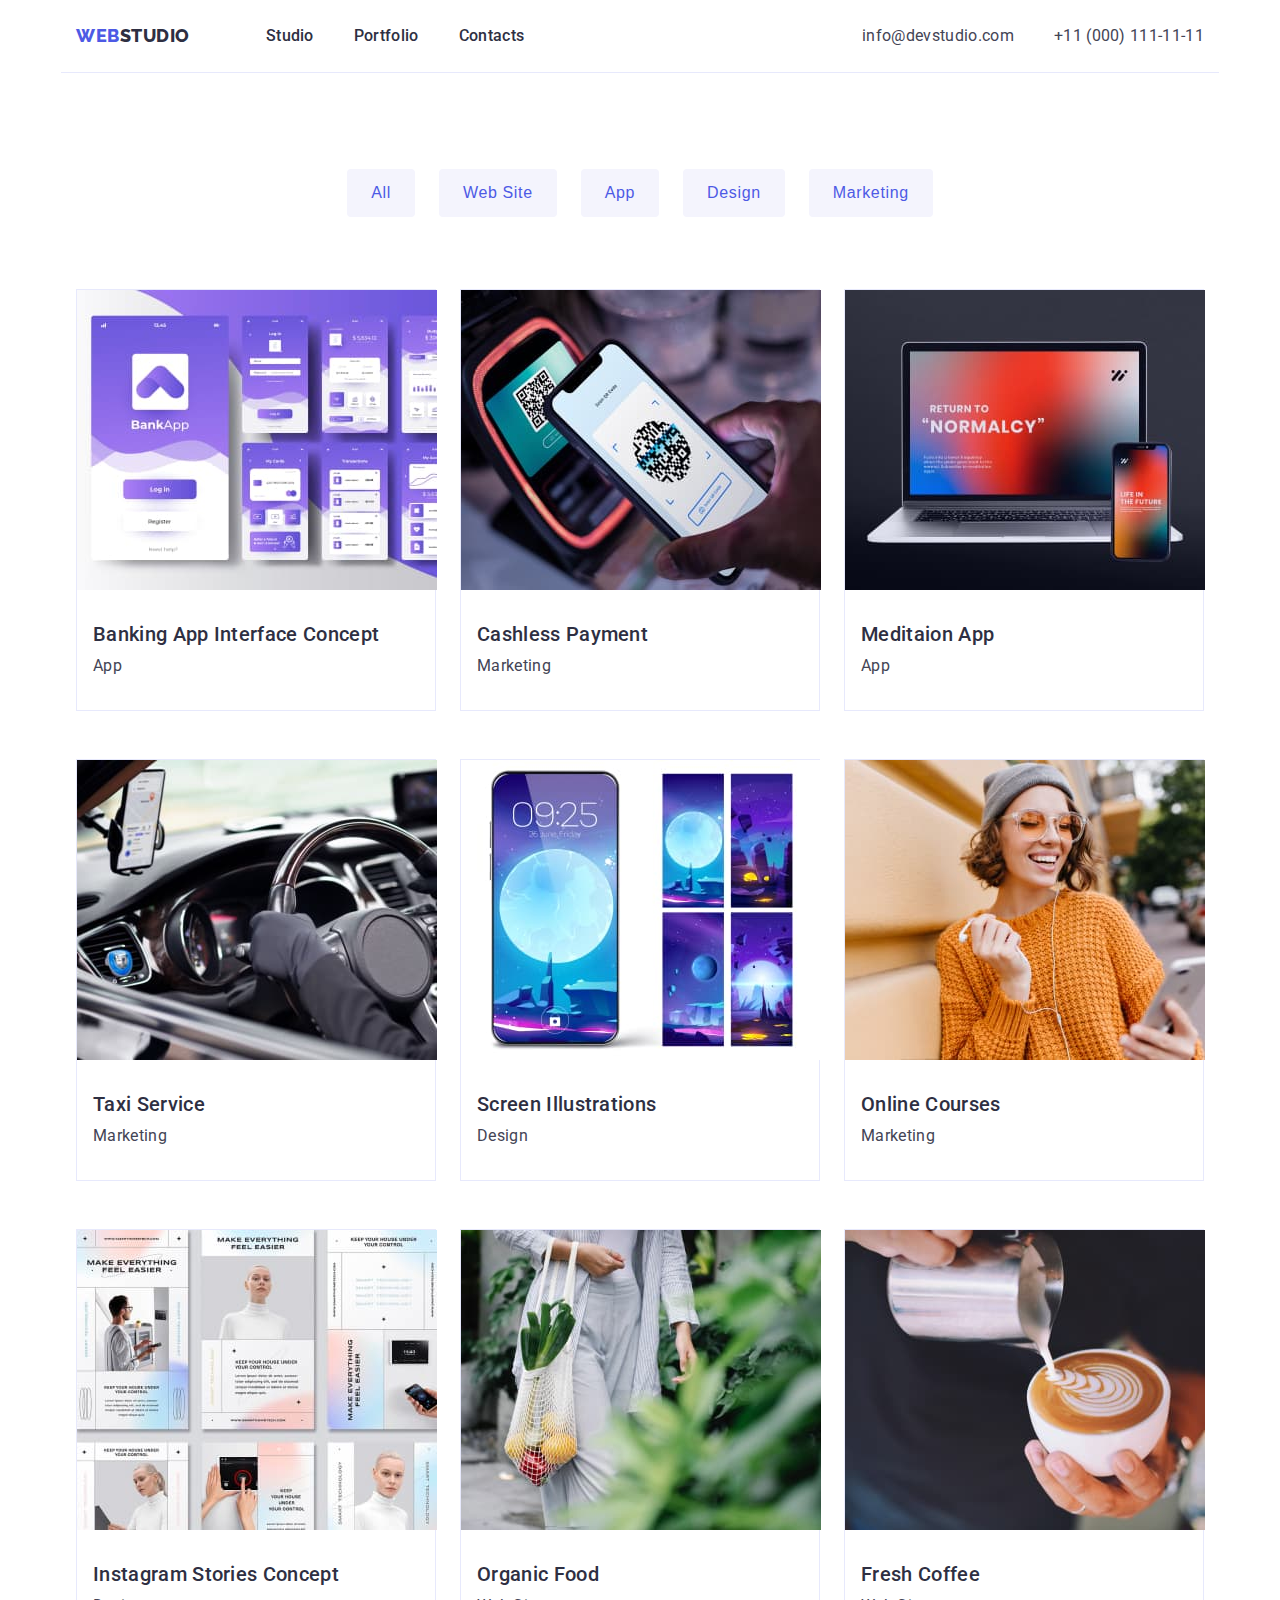
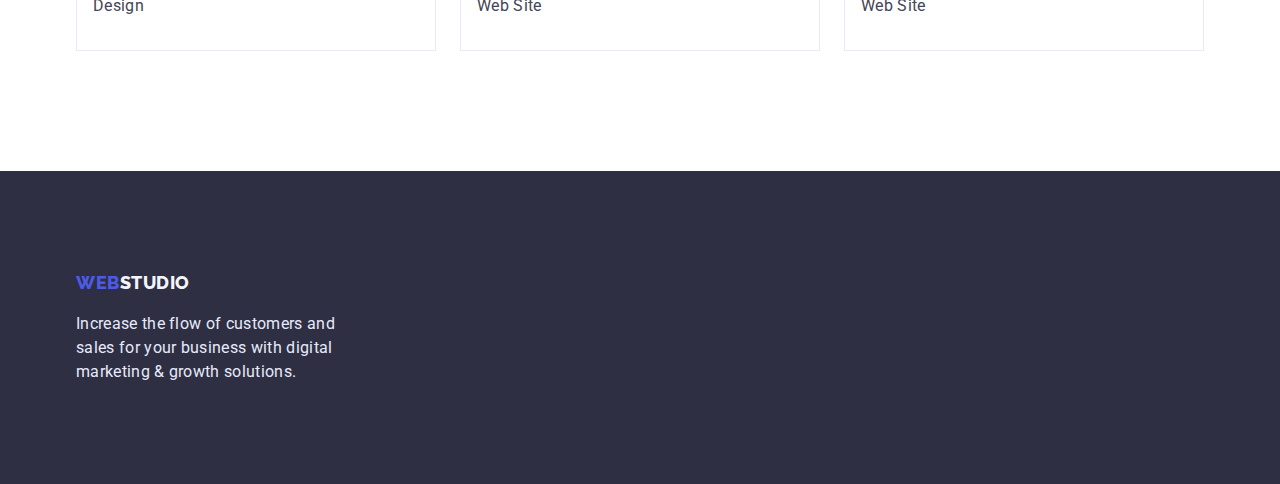
==== portfolio.html @ ce6a7df9 "Initial commit" ====
<!DOCTYPE html>
<html lang="en">
  <head>
    <meta charset="UTF-8" />
    <meta http-equiv="X-UA-Compatible" content="IE=edge" />
    <meta name="viewport" content="width=device-width, initial-scale=1.0" />
    <title>Portfolio</title>
    <link
      href="https://fonts.googleapis.com/css2?family=Raleway:wght@800&family=Roboto:wght@400;500;700;900&display=swap"
      rel="stylesheet"
    />
      <link
    rel="stylesheet"
    href="https://cdnjs.cloudflare.com/ajax/libs/modern-normalize/1.0.0/modern-normalize.min.css"
  />
    <link rel="stylesheet" href="./css/styles.css" />
  </head>
  <body>
    <!-- Header -->
    <header class="page-header container">
      <nav class="nav-list">
        <a class="logo link" href="./index.html"
          >Web<span class="header-logo">Studio</span></a
        >
        <ul class="menu list">
          <li><a class="nav-link link" href="./index.html">Studio</a></li>
          <li>
            <a class="nav-link link" href="./portfolio.html">Portfolio</a>
          </li>
          <li><a class="nav-link link" href="">Contacts</a></li>
        </ul>
      </nav>
      <address>
        <ul class="address-list list">
          <li class="address-item">
            <a class="address-link link" href="mailto:info@devstudio.com"
              >info@devstudio.com</a
            >
          </li>
          <li class="address-item">
            <a class="address-link link" href="tel:+110001111111"
              >+11 (000) 111-11-11</a
            >
          </li>
        </ul>
      </address>
    </header>
    <main>
      <section class="portfolio-section">
        <div class="container">
        <h1 class="visually-hidden">Portfolio</h1>
        <ul class="filters-list list">
          <li><button class="filters-btn btn" type="button">All</button></li>
          <li>
            <button class="filters-btn btn" type="button">Web Site</button>
          </li>
          <li><button class="filters-btn btn" type="button">App</button></li>
          <li><button class="filters-btn btn" type="button">Design</button></li>
          <li>
            <button class="filters-btn btn" type="button">Marketing</button>
          </li>
        </ul>
        <ul class="portfolio-list list">
          <li class="portfolio-item">
            <a class="link" href="">
              <img
                src="./images/portfolio/banking.jpg"
                alt="Banking App Interface Concept"
                width="360"
              />
              <div class="portfolio-card-desc">
                <h2 class="portfolio-title link">
                  Banking App Interface Concept
                </h2>
                <p class="portfolio-text link">App</p>
              </div>
            </a>
          </li>
          <li class="portfolio-item">
            <a class="link" href=""
              ><img
                src="./images/portfolio/cashless.jpg"
                alt="Cashless Payment"
                width="360"
              />
              <div class="portfolio-card-desc">
                <h2 class="portfolio-title link">Cashless Payment</h2>
                <p class="portfolio-text link">Marketing</p>
              </div>
            </a>
          </li>
          <li class="portfolio-item">
            <a class="link" href=""
              ><img
                src="./images/portfolio/meditation.jpg"
                alt="Meditaion App"
                width="360"
              />
              <div class="portfolio-card-desc">
                <h2 class="portfolio-title link">Meditaion App</h2>
                <p class="portfolio-text link">App</p>
              </div>
            </a>
          </li>
          <li class="portfolio-item">
            <a class="link" href=""
              ><img
                src="./images/portfolio/taxi.jpg"
                alt="Taxi Service"
                width="360"
              />
              <div class="portfolio-card-desc">
                <h2 class="portfolio-title link">Taxi Service</h2>
                <p class="portfolio-text link">Marketing</p>
              </div>
            </a>
          </li>
          <li class="portfolio-item">
            <a class="link" href=""
              ><img
                src="./images/portfolio/illustratios.jpg"
                alt="Screen Illustrations"
                width="360"
              />
              <div class="portfolio-card-desc">
                <h2 class="portfolio-title link">Screen Illustrations</h2>
                <p class="portfolio-text link">Design</p>
              </div>
            </a>
          </li>
          <li class="portfolio-item">
            <a class="link" href=""
              ><img
                src="./images/portfolio/courses.jpg"
                alt="Online Courses"
                width="360"
              />
              <div class="portfolio-card-desc">
                <h2 class="portfolio-title link">Online Courses</h2>
                <p class="portfolio-text link">Marketing</p>
              </div>
            </a>
          </li>
          <li class="portfolio-item">
            <a class="link" href=""
              ><img
                src="./images/portfolio/instagram.jpg"
                alt="Instagram Stories Concept"
                width="360"
              />
              <div class="portfolio-card-desc">
                <h2 class="portfolio-title link">Instagram Stories Concept</h2>
                <p class="portfolio-text link">Design</p>
              </div>
            </a>
          </li>
          <li class="portfolio-item">
            <a class="link" href=""
              ><img
                src="./images/portfolio/food.jpg"
                alt="Organic Food"
                width="360"
              />
              <div class="portfolio-card-desc">
                <h2 class="portfolio-title link">Organic Food</h2>
                <p class="portfolio-text link">Web Site</p>
              </div>
            </a>
          </li>
          <li class="portfolio-item">
            <a class="link" href=""
              ><img
                src="./images/portfolio/coffee.jpg"
                alt="Fresh Coffee"
                width="360"
              />
              <div class="portfolio-card-desc">
                <h2 class="portfolio-title">Fresh Coffee</h2>
                <p class="portfolio-text">Web Site</p>
              </div>
            </a>
          </li>
        </ul>
        </div>
      </section>
    </main>
    <!-- Footer -->
    <footer class="footer-section">
      <div class="container">
        <a class="logo link" href="./index.html"
          >Web<span class="logo-footer">Studio</span></a
        >
        <p class="footer-text">
          Increase the flow of customers and sales for your business with
          digital marketing &amp; growth solutions.
        </p>
      </div>
    </footer>
  </body>
</html>
---- css/styles.css ----
:root {
  --color-primary-brand: #4D5AE5;
  --color-pressed-state: #404BBF;
  --color-dark: #2E2F42;
  --color-success: #31D0AA;
  --color-text: #434455;
  --color-subtle-text: #8E8F99;
  --color-accent: #E7E9FC;
  --color-light: #F4F4FD;
  --color-modal-overlay: #2E2F42;
  --color-hero-background: #2E2F42;
  --color-white: #FFFFFF;
  --card-gap: 24px;
}

h1,
h2,
h3,
h4,
h5,
h6,
p,
ul {
  margin: 0;
  padding: 0;
}

.link {
  text-decoration: none;
}

.list {
  list-style: none;
}

img {
  display: block;
}

body {
  font-family: roboto, sans-serif;
  font-weight: 400;
  font-size: 16px;
  line-height: 1.5;
  letter-spacing: 0.02em;
  color: var(--color-text);
  background-color: var(--color-white);
}

.container {
  max-width: 1158px;
  margin-left: auto;
  margin-right: auto;
  padding-left: 15px;
  padding-right: 15px;
}

.visually-hidden {
  position: absolute;
  white-space: nowrap;
  width: 1px;
  height: 1px;
  overflow: hidden;
  border: 0;
  padding: 0;
  clip: rect(0, 0, 0, 0);
  clip-path: inset(50%);
  margin: -1px;
}

.logo {
  font-family: Raleway, sans-serif;
  font-weight: 800;
  font-size: 18px;
  line-height: 1.33;
  letter-spacing: 0.03em;
  color: var(--color-primary-brand);
  text-transform: uppercase;
}

.btn {
  font-family: Roboro, sans-serif;
  font-weight: 500;
  font-size: 16px;
  line-height: 1.5;
  letter-spacing: 0.04em;
  cursor: pointer;
  border: none;
}

.section-title {
  font-size: 36px;
  line-height: 1.11;
  text-align: center;
  text-transform: capitalize;
  margin-bottom: 72px;
}

.features-title,
.team-title,
.portfolio-title {
  font-weight: 500;
  font-size: 20px;
  line-height: 1.2;
  color: var(--color-dark);
}


/* Header */
.page-header {
  display: flex;
  justify-content: space-between;
  padding-top: 24px;
  padding-bottom: 24px;
  border-bottom: 1px solid var(--color-accent);
}

.header-logo {
  color: var(--color-dark);
  margin-right: 76px;
}

.nav-list {
  display: flex;
}

.menu {
  display: flex;
  gap: 40px;
}

.nav-link {
  font-weight: 500;
  color: var(--color-dark);
}

.nav-link:hover,
.nav-link:focus {
  color: var(--color-pressed-state);
}

.address-list {
  display: flex;
  gap: 40px
}

.address-link {
  color: var(--color-text);
  font-style: normal;
  margin-left: auto;
}

.address-link:hover,
.address-link:focus {
  color: var(--color-pressed-state);
}

/* Hero-section */
.hero-section {
  background-color: var(--color-hero-background);
  text-align: center;

  padding-top: 188px;
  padding-bottom: 188px;
}

.hero-section>.container {
  max-width: 530px;
}

.hero-title {
  font-size: 56px;
  line-height: 1.07;
  letter-spacing: 0.02em;
  color: var(--color-white);

  margin-bottom: 48px;
}

.hero-btn {
  background: var(--color-primary-brand);
  box-shadow: 0px 4px 4px rgba(0, 0, 0, 0.15);
  border-radius: 4px;
  color: var(--color-white);

  padding: 16px 32px;
}

.hero-btn:hover,
.hero-btn:focus {
  background-color: var(--color-pressed-state);
}

/* Features */
.features-section {
  padding-top: 120px;
  padding-bottom: 120px;
}

.features-list {
  display: flex;
  gap: 24px;
}

.features-title {
  margin-bottom: 8px;
}

/* Services */
.services-section {
  padding-bottom: 120px;
}

.services-list {
  display: flex;
  gap: 24px;
  flex-wrap: wrap;
}

.services-item {
  max-width: 360px;
  background: linear-gradient(0deg, rgba(77, 90, 229, 0.1), rgba(77, 90, 229, 0.1));
  border: 1px solid var(--color-accent);
}

/* Team */
.team-section {
  background-color: var(--color-light);
  padding-top: 120px;
  padding-bottom: 120px;
}

.team-list {
  display: flex;
  gap: 24px;
  flex-wrap: wrap;
}

.team-item {
  background: var(--color-white);
  box-shadow: 0px 1px 6px rgba(46, 47, 66, 0.08), 0px 1px 1px rgba(46, 47, 66, 0.16), 0px 2px 1px rgba(46, 47, 66, 0.08);
  border-radius: 0px 0px 4px 4px;
  text-align: center;
  flex-basis: calc(100%/4 - var(--card-gap));
}

.card-desc {
  padding-top: 32px;
  padding-bottom: 32px;
}

.team-title {
  margin-bottom: 8px;
}

/* Footer */
.footer-section {
  background-color: var(--color-hero-background);
  padding-top: 100px;
  padding-bottom: 100px;
}

.logo-footer {
  color: var(--color-light);
}

.footer-text {
  color: var(--color-accent);
  max-width: 264px;
  margin-top: 16px;
}


/* Portfolio */
.portfolio-section {
  padding-top: 96px;
  padding-bottom: 120px;
}

.filters-list {
  display: flex;
  gap: 24px;
  justify-content: center;
  margin-bottom: 72px;
}

.filters-btn {
  color: var(--color-primary-brand);
  background-color: var(--color-light);
  border: 1px solid #E7E9FC;
  border-radius: 4px;
  padding: 12px 24px;
  border: none;
}

.filters-btn:hover,
.filters-btn:focus {
  color: var(--color-white);
  background-color: var(--color-pressed-state);
  box-shadow: 0px 3px 1px rgba(0, 0, 0, 0.1),
    0px 2px 1px rgba(0, 0, 0, 0.08),
    0px 2px 2px rgba(0, 0, 0, 0.12);
  border-radius: 4px;
}

.portfolio-list {
  display: flex;
  row-gap: 48px;
  column-gap: 24px;
  flex-wrap: wrap;
}

.portfolio-card-desc {
  padding: 32px 16px;
}

.portfolio-title {
  margin-bottom: 8px;
}

.portfolio-text {
  color: var(--color-text);
}

.portfolio-item {
  max-width: 360px;
  border: 1px solid var(--color-accent);
  flex-basis: calc(100%/3 - var(--card-gap));
}
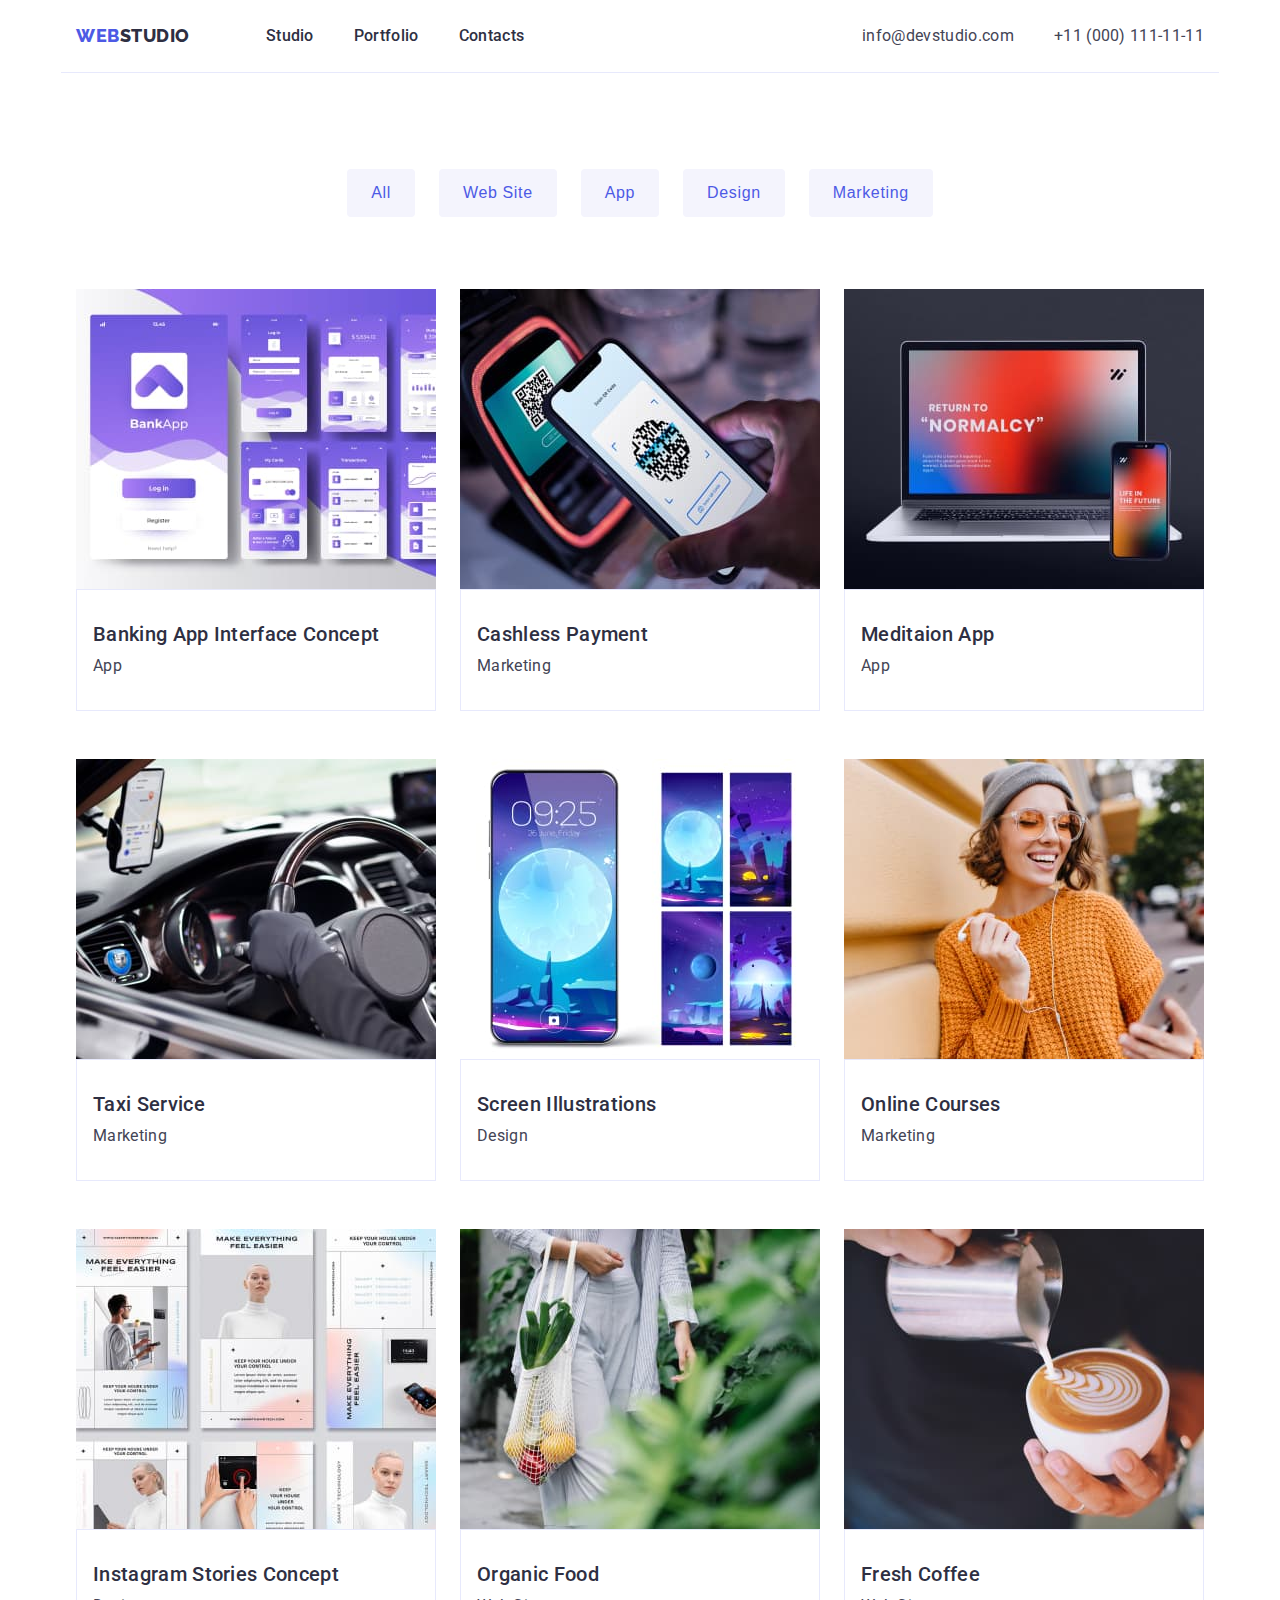
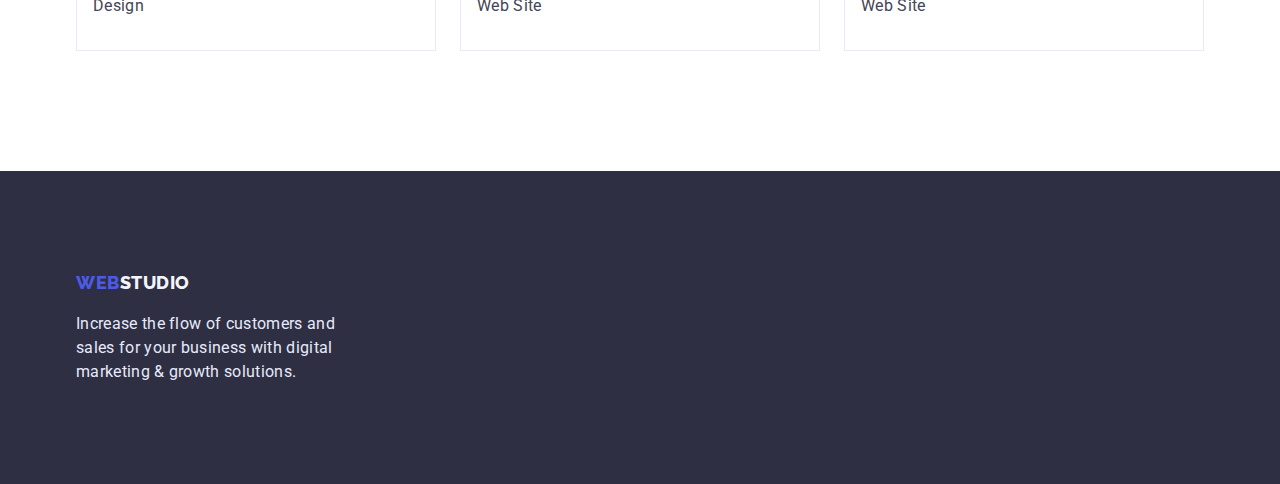
==== commit ada79527: "icon design, added background-image" ====
--- a/portfolio.html
+++ b/portfolio.html
@@ -62,7 +62,7 @@
         </ul>
         <ul class="portfolio-list list">
           <li class="portfolio-item">
-            <a class="link" href="">
+            <a class="portfolio-link link" href="">
               <img
                 src="./images/portfolio/banking.jpg"
                 alt="Banking App Interface Concept"
@@ -77,7 +77,7 @@
             </a>
           </li>
           <li class="portfolio-item">
-            <a class="link" href=""
+            <a class="portfolio-link link" href=""
               ><img
                 src="./images/portfolio/cashless.jpg"
                 alt="Cashless Payment"
@@ -90,7 +90,7 @@
             </a>
           </li>
           <li class="portfolio-item">
-            <a class="link" href=""
+            <a class="portfolio-link link" href=""
               ><img
                 src="./images/portfolio/meditation.jpg"
                 alt="Meditaion App"
@@ -103,7 +103,7 @@
             </a>
           </li>
           <li class="portfolio-item">
-            <a class="link" href=""
+            <a class="portfolio-link link" href=""
               ><img
                 src="./images/portfolio/taxi.jpg"
                 alt="Taxi Service"
@@ -116,7 +116,7 @@
             </a>
           </li>
           <li class="portfolio-item">
-            <a class="link" href=""
+            <a class="portfolio-link link" href=""
               ><img
                 src="./images/portfolio/illustratios.jpg"
                 alt="Screen Illustrations"
@@ -129,7 +129,7 @@
             </a>
           </li>
           <li class="portfolio-item">
-            <a class="link" href=""
+            <a class="portfolio-link link" href=""
               ><img
                 src="./images/portfolio/courses.jpg"
                 alt="Online Courses"
@@ -142,7 +142,7 @@
             </a>
           </li>
           <li class="portfolio-item">
-            <a class="link" href=""
+            <a class="portfolio-link link" href=""
               ><img
                 src="./images/portfolio/instagram.jpg"
                 alt="Instagram Stories Concept"
@@ -155,7 +155,7 @@
             </a>
           </li>
           <li class="portfolio-item">
-            <a class="link" href=""
+            <a class="portfolio-link link" href=""
               ><img
                 src="./images/portfolio/food.jpg"
                 alt="Organic Food"
@@ -168,7 +168,7 @@
             </a>
           </li>
           <li class="portfolio-item">
-            <a class="link" href=""
+            <a class="portfolio-link link" href=""
               ><img
                 src="./images/portfolio/coffee.jpg"
                 alt="Fresh Coffee"
--- a/css/styles.css
+++ b/css/styles.css
@@ -157,8 +157,11 @@
 
 /* Hero-section */
 .hero-section {
+  text-align: center;
+  background-image:  linear-gradient(rgba(46, 47, 66, 0.7), rgba(46, 47, 66, 0.7)), url(../images/bg.jpg);
+  background-repeat: no-repeat;
+  background-size: cover;
   background-color: var(--color-hero-background);
-  text-align: center;
 
   padding-top: 188px;
   padding-bottom: 188px;
@@ -206,6 +209,15 @@
   margin-bottom: 8px;
 }
 
+.features-icon-wrap{
+  background-color: var(--color-light);
+    border-radius: 4px;
+      width: 264px;
+        height: 112px;
+    margin-bottom: 8px;
+    padding: 24px 100px;
+}
+
 /* Services */
 .services-section {
   padding-bottom: 120px;
@@ -227,7 +239,7 @@
 .team-section {
   background-color: var(--color-light);
   padding-top: 120px;
-  padding-bottom: 120px;
+  padding-bottom: 110px;
 }
 
 .team-list {
@@ -245,12 +257,77 @@
 }
 
 .card-desc {
-  padding-top: 32px;
-  padding-bottom: 32px;
-}
+  padding: 32px 16px;
+ }
 
 .team-title {
   margin-bottom: 8px;
+}
+
+.team-text{
+  margin-bottom: 8px;
+}
+
+.social-media-list{
+  display: flex;
+  justify-content: center;
+  gap: 24px;
+}
+
+.social-media-link{
+  width: 40px;
+  height: 40px;
+  border-radius: 50%;
+  background-color: var(--color-primary-brand);
+  display: flex;
+  justify-content: center;
+  align-items: center;
+}
+
+.social-media-link:hover,
+.social-media-link:focus{
+  background-color: var(--color-pressed-state);
+}
+
+.social-media-icon{
+width: 16px;
+height: 16px;
+}
+
+/* Customers */
+
+.customers-section{
+  padding-top: 110px;
+  padding-bottom: 120px;
+}
+
+.customers-list{
+  display: flex;
+  justify-content: center;
+  gap: 24px;
+}
+
+.customers-link{
+  display: flex;
+  border: 1px solid var(--color-subtle-text);
+  border-radius: 4px;
+  padding: 16px 32px;
+}
+
+.customers-link:hover,
+.customers-link:focus {
+  border-color: var(--color-pressed-state);
+}
+
+.customers-logo{
+  width: 104px;
+  height: 56px;
+  fill: var(--color-subtle-text)
+}
+
+.customers-link:hover .customers-logo,
+.customers-link:focus .customers-logo {
+  fill: var(--color-pressed-state);
 }
 
 /* Footer */
@@ -260,6 +337,14 @@
   padding-bottom: 100px;
 }
 
+.footer-container{
+  display: flex;
+}
+
+.footer-left-side{
+  margin-right: 120px;
+}
+
 .logo-footer {
   color: var(--color-light);
 }
@@ -270,6 +355,27 @@
   margin-top: 16px;
 }
 
+.media-text{
+  margin-bottom: 16px;
+  font-weight: 500;
+       color: var(--color-white);
+}
+
+.footer-media-link{
+  background-color: rgba(255, 255, 255, 0.1);;
+}
+
+
+.footer-media-link:hover,
+.footer-media-link:focus{
+  background-color: var(--color-success);
+
+}
+
+.footer-media-icon{
+  width: 24px;
+  height: 24px;
+}
 
 /* Portfolio */
 .portfolio-section {
@@ -312,6 +418,7 @@
 
 .portfolio-card-desc {
   padding: 32px 16px;
+    border: 1px solid var(--color-accent);
 }
 
 .portfolio-title {
@@ -324,6 +431,13 @@
 
 .portfolio-item {
   max-width: 360px;
-  border: 1px solid var(--color-accent);
   flex-basis: calc(100%/3 - var(--card-gap));
-}+}
+
+.portfolio-link:hover .portfolio-card-desc,
+.portfolio-link:focus .portfolio-item{
+border: 1px solid #F4F4FD;
+  box-shadow: 0px 1px 6px rgba(46, 47, 66, 0.08), 0px 1px 1px rgba(46, 47, 66, 0.16), 0px 2px 1px rgba(46, 47, 66, 0.08);
+
+}
+
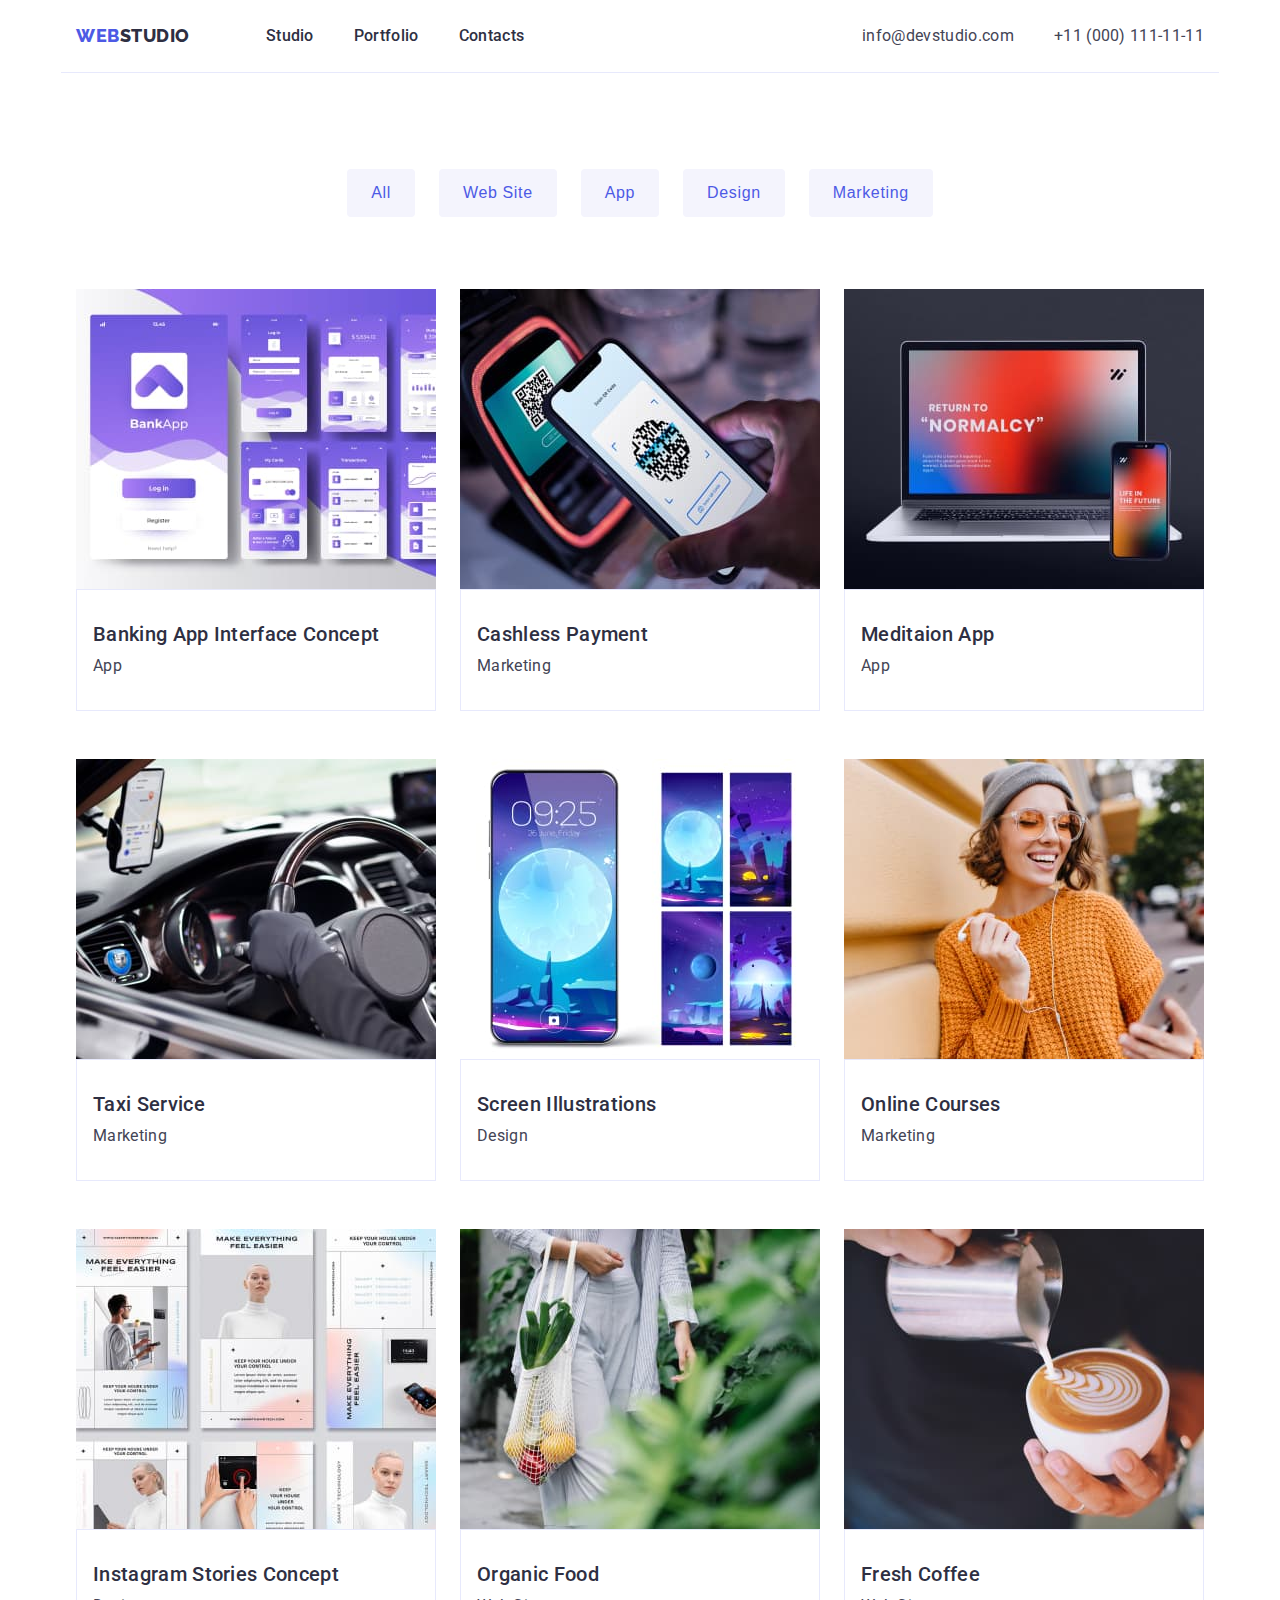
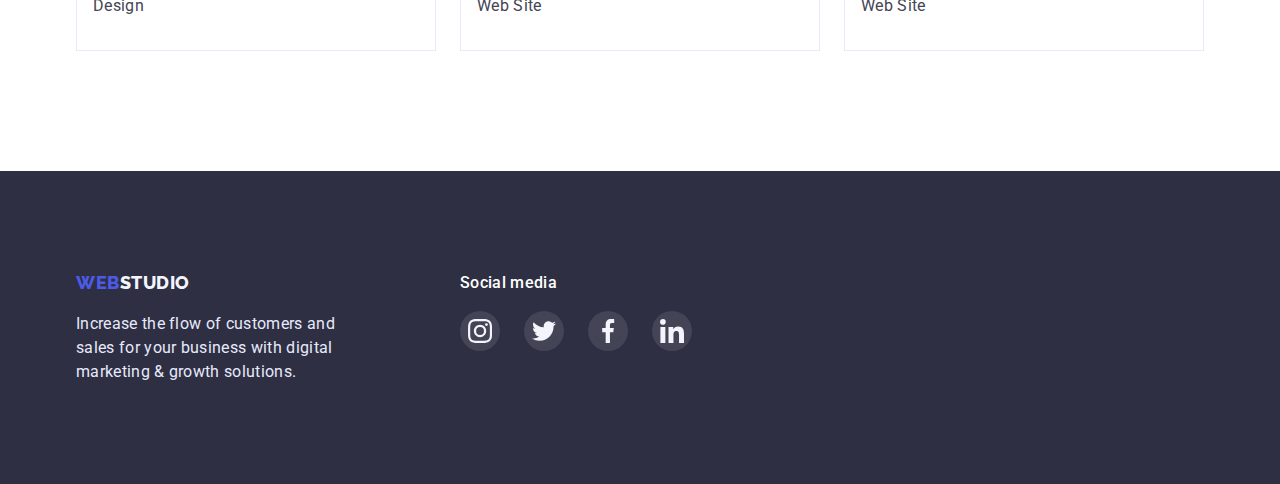
==== commit 3ea6e510: "added edits" ====
--- a/portfolio.html
+++ b/portfolio.html
@@ -9,10 +9,10 @@
       href="https://fonts.googleapis.com/css2?family=Raleway:wght@800&family=Roboto:wght@400;500;700;900&display=swap"
       rel="stylesheet"
     />
-      <link
-    rel="stylesheet"
-    href="https://cdnjs.cloudflare.com/ajax/libs/modern-normalize/1.0.0/modern-normalize.min.css"
-  />
+    <link
+      rel="stylesheet"
+      href="https://cdnjs.cloudflare.com/ajax/libs/modern-normalize/1.0.0/modern-normalize.min.css"
+    />
     <link rel="stylesheet" href="./css/styles.css" />
   </head>
   <body>
@@ -48,152 +48,193 @@
     <main>
       <section class="portfolio-section">
         <div class="container">
-        <h1 class="visually-hidden">Portfolio</h1>
-        <ul class="filters-list list">
-          <li><button class="filters-btn btn" type="button">All</button></li>
-          <li>
-            <button class="filters-btn btn" type="button">Web Site</button>
-          </li>
-          <li><button class="filters-btn btn" type="button">App</button></li>
-          <li><button class="filters-btn btn" type="button">Design</button></li>
-          <li>
-            <button class="filters-btn btn" type="button">Marketing</button>
-          </li>
-        </ul>
-        <ul class="portfolio-list list">
-          <li class="portfolio-item">
-            <a class="portfolio-link link" href="">
-              <img
-                src="./images/portfolio/banking.jpg"
-                alt="Banking App Interface Concept"
-                width="360"
-              />
-              <div class="portfolio-card-desc">
-                <h2 class="portfolio-title link">
-                  Banking App Interface Concept
-                </h2>
-                <p class="portfolio-text link">App</p>
-              </div>
-            </a>
-          </li>
-          <li class="portfolio-item">
-            <a class="portfolio-link link" href=""
-              ><img
-                src="./images/portfolio/cashless.jpg"
-                alt="Cashless Payment"
-                width="360"
-              />
-              <div class="portfolio-card-desc">
-                <h2 class="portfolio-title link">Cashless Payment</h2>
-                <p class="portfolio-text link">Marketing</p>
-              </div>
-            </a>
-          </li>
-          <li class="portfolio-item">
-            <a class="portfolio-link link" href=""
-              ><img
-                src="./images/portfolio/meditation.jpg"
-                alt="Meditaion App"
-                width="360"
-              />
-              <div class="portfolio-card-desc">
-                <h2 class="portfolio-title link">Meditaion App</h2>
-                <p class="portfolio-text link">App</p>
-              </div>
-            </a>
-          </li>
-          <li class="portfolio-item">
-            <a class="portfolio-link link" href=""
-              ><img
-                src="./images/portfolio/taxi.jpg"
-                alt="Taxi Service"
-                width="360"
-              />
-              <div class="portfolio-card-desc">
-                <h2 class="portfolio-title link">Taxi Service</h2>
-                <p class="portfolio-text link">Marketing</p>
-              </div>
-            </a>
-          </li>
-          <li class="portfolio-item">
-            <a class="portfolio-link link" href=""
-              ><img
-                src="./images/portfolio/illustratios.jpg"
-                alt="Screen Illustrations"
-                width="360"
-              />
-              <div class="portfolio-card-desc">
-                <h2 class="portfolio-title link">Screen Illustrations</h2>
-                <p class="portfolio-text link">Design</p>
-              </div>
-            </a>
-          </li>
-          <li class="portfolio-item">
-            <a class="portfolio-link link" href=""
-              ><img
-                src="./images/portfolio/courses.jpg"
-                alt="Online Courses"
-                width="360"
-              />
-              <div class="portfolio-card-desc">
-                <h2 class="portfolio-title link">Online Courses</h2>
-                <p class="portfolio-text link">Marketing</p>
-              </div>
-            </a>
-          </li>
-          <li class="portfolio-item">
-            <a class="portfolio-link link" href=""
-              ><img
-                src="./images/portfolio/instagram.jpg"
-                alt="Instagram Stories Concept"
-                width="360"
-              />
-              <div class="portfolio-card-desc">
-                <h2 class="portfolio-title link">Instagram Stories Concept</h2>
-                <p class="portfolio-text link">Design</p>
-              </div>
-            </a>
-          </li>
-          <li class="portfolio-item">
-            <a class="portfolio-link link" href=""
-              ><img
-                src="./images/portfolio/food.jpg"
-                alt="Organic Food"
-                width="360"
-              />
-              <div class="portfolio-card-desc">
-                <h2 class="portfolio-title link">Organic Food</h2>
-                <p class="portfolio-text link">Web Site</p>
-              </div>
-            </a>
-          </li>
-          <li class="portfolio-item">
-            <a class="portfolio-link link" href=""
-              ><img
-                src="./images/portfolio/coffee.jpg"
-                alt="Fresh Coffee"
-                width="360"
-              />
-              <div class="portfolio-card-desc">
-                <h2 class="portfolio-title">Fresh Coffee</h2>
-                <p class="portfolio-text">Web Site</p>
-              </div>
-            </a>
-          </li>
-        </ul>
+          <h1 class="visually-hidden">Portfolio</h1>
+          <ul class="filters-list list">
+            <li><button class="filters-btn btn" type="button">All</button></li>
+            <li>
+              <button class="filters-btn btn" type="button">Web Site</button>
+            </li>
+            <li><button class="filters-btn btn" type="button">App</button></li>
+            <li>
+              <button class="filters-btn btn" type="button">Design</button>
+            </li>
+            <li>
+              <button class="filters-btn btn" type="button">Marketing</button>
+            </li>
+          </ul>
+          <ul class="portfolio-list list">
+            <li class="portfolio-item">
+              <a class="portfolio-link link" href="">
+                <img
+                  src="./images/portfolio/banking.jpg"
+                  alt="Banking App Interface Concept"
+                  width="360"
+                />
+                <div class="portfolio-card-desc">
+                  <h2 class="portfolio-title link">
+                    Banking App Interface Concept
+                  </h2>
+                  <p class="portfolio-text link">App</p>
+                </div>
+              </a>
+            </li>
+            <li class="portfolio-item">
+              <a class="portfolio-link link" href=""
+                ><img
+                  src="./images/portfolio/cashless.jpg"
+                  alt="Cashless Payment"
+                  width="360"
+                />
+                <div class="portfolio-card-desc">
+                  <h2 class="portfolio-title link">Cashless Payment</h2>
+                  <p class="portfolio-text link">Marketing</p>
+                </div>
+              </a>
+            </li>
+            <li class="portfolio-item">
+              <a class="portfolio-link link" href=""
+                ><img
+                  src="./images/portfolio/meditation.jpg"
+                  alt="Meditaion App"
+                  width="360"
+                />
+                <div class="portfolio-card-desc">
+                  <h2 class="portfolio-title link">Meditaion App</h2>
+                  <p class="portfolio-text link">App</p>
+                </div>
+              </a>
+            </li>
+            <li class="portfolio-item">
+              <a class="portfolio-link link" href=""
+                ><img
+                  src="./images/portfolio/taxi.jpg"
+                  alt="Taxi Service"
+                  width="360"
+                />
+                <div class="portfolio-card-desc">
+                  <h2 class="portfolio-title link">Taxi Service</h2>
+                  <p class="portfolio-text link">Marketing</p>
+                </div>
+              </a>
+            </li>
+            <li class="portfolio-item">
+              <a class="portfolio-link link" href=""
+                ><img
+                  src="./images/portfolio/illustratios.jpg"
+                  alt="Screen Illustrations"
+                  width="360"
+                />
+                <div class="portfolio-card-desc">
+                  <h2 class="portfolio-title link">Screen Illustrations</h2>
+                  <p class="portfolio-text link">Design</p>
+                </div>
+              </a>
+            </li>
+            <li class="portfolio-item">
+              <a class="portfolio-link link" href=""
+                ><img
+                  src="./images/portfolio/courses.jpg"
+                  alt="Online Courses"
+                  width="360"
+                />
+                <div class="portfolio-card-desc">
+                  <h2 class="portfolio-title link">Online Courses</h2>
+                  <p class="portfolio-text link">Marketing</p>
+                </div>
+              </a>
+            </li>
+            <li class="portfolio-item">
+              <a class="portfolio-link link" href=""
+                ><img
+                  src="./images/portfolio/instagram.jpg"
+                  alt="Instagram Stories Concept"
+                  width="360"
+                />
+                <div class="portfolio-card-desc">
+                  <h2 class="portfolio-title link">
+                    Instagram Stories Concept
+                  </h2>
+                  <p class="portfolio-text link">Design</p>
+                </div>
+              </a>
+            </li>
+            <li class="portfolio-item">
+              <a class="portfolio-link link" href=""
+                ><img
+                  src="./images/portfolio/food.jpg"
+                  alt="Organic Food"
+                  width="360"
+                />
+                <div class="portfolio-card-desc">
+                  <h2 class="portfolio-title link">Organic Food</h2>
+                  <p class="portfolio-text link">Web Site</p>
+                </div>
+              </a>
+            </li>
+            <li class="portfolio-item">
+              <a class="portfolio-link link" href=""
+                ><img
+                  src="./images/portfolio/coffee.jpg"
+                  alt="Fresh Coffee"
+                  width="360"
+                />
+                <div class="portfolio-card-desc">
+                  <h2 class="portfolio-title">Fresh Coffee</h2>
+                  <p class="portfolio-text">Web Site</p>
+                </div>
+              </a>
+            </li>
+          </ul>
         </div>
       </section>
     </main>
     <!-- Footer -->
     <footer class="footer-section">
-      <div class="container">
-        <a class="logo link" href="./index.html"
-          >Web<span class="logo-footer">Studio</span></a
-        >
-        <p class="footer-text">
-          Increase the flow of customers and sales for your business with
-          digital marketing &amp; growth solutions.
-        </p>
+      <div class="container footer-container">
+        <div class="footer-left-side">
+          <a class="logo link" href="./index.html"
+            >Web<span class="logo-footer">Studio</span></a
+          >
+          <p class="footer-text">
+            Increase the flow of customers and sales for your business with
+            digital marketing &amp; growth solutions.
+          </p>
+        </div>
+
+        <div class="footer-social-media-wrap">
+          <p class="media-text">Social media</p>
+          <ul class="social-media-list list">
+            <li class="social-media-item">
+              <a class="social-media-link footer-media-link" href="">
+                <svg class="social-media-icon footer-media-icon">
+                  <use href="./images/sprite.svg#icon-instagram"></use>
+                </svg>
+              </a>
+            </li>
+            <li class="social-media-item">
+              <a class="social-media-link footer-media-link" href="">
+                <svg class="social-media-icon footer-media-icon">
+                  <use href="./images/sprite.svg#icon-twitter"></use>
+                  social-media-icon
+                </svg>
+              </a>
+            </li>
+            <li class="social-media-item">
+              <a class="social-media-link footer-media-link" href="">
+                <svg class="social-media-icon footer-media-icon">
+                  <use href="./images/sprite.svg#icon-facebook"></use>
+                </svg>
+              </a>
+            </li>
+            <li class="social-media-item">
+              <a class="social-media-link footer-media-link" href="">
+                <svg class="social-media-icon footer-media-icon">
+                  <use href="./images/sprite.svg#icon-linkedin"></use>
+                </svg>
+              </a>
+            </li>
+          </ul>
+        </div>
       </div>
     </footer>
   </body>
--- a/css/styles.css
+++ b/css/styles.css
@@ -158,10 +158,12 @@
 /* Hero-section */
 .hero-section {
   text-align: center;
-  background-image:  linear-gradient(rgba(46, 47, 66, 0.7), rgba(46, 47, 66, 0.7)), url(../images/bg.jpg);
+  background-image: linear-gradient(rgba(46, 47, 66, 0.7), rgba(46, 47, 66, 0.7)), url(../images/bg.jpg);
   background-repeat: no-repeat;
   background-size: cover;
+  background-position: center;
   background-color: var(--color-hero-background);
+
 
   padding-top: 188px;
   padding-bottom: 188px;
@@ -203,19 +205,25 @@
 .features-list {
   display: flex;
   gap: 24px;
+  flex-wrap: wrap;
+}
+
+.features-item {
+  flex-basis: calc((100% - 72px) / 4);
 }
 
 .features-title {
   margin-bottom: 8px;
 }
 
-.features-icon-wrap{
+.features-icon-wrap {
+  display: flex;
   background-color: var(--color-light);
-    border-radius: 4px;
-      width: 264px;
-        height: 112px;
-    margin-bottom: 8px;
-    padding: 24px 100px;
+  border-radius: 4px;
+  margin-bottom: 8px;
+  padding: 24px 10px;
+  justify-content: center;
+  align-items: center;
 }
 
 /* Services */
@@ -253,28 +261,28 @@
   box-shadow: 0px 1px 6px rgba(46, 47, 66, 0.08), 0px 1px 1px rgba(46, 47, 66, 0.16), 0px 2px 1px rgba(46, 47, 66, 0.08);
   border-radius: 0px 0px 4px 4px;
   text-align: center;
-  flex-basis: calc(100%/4 - var(--card-gap));
+  flex-basis: calc(100%/4 - var(--card-gap) * 3);
 }
 
 .card-desc {
   padding: 32px 16px;
- }
+}
 
 .team-title {
   margin-bottom: 8px;
 }
 
-.team-text{
+.team-text {
   margin-bottom: 8px;
 }
 
-.social-media-list{
+.social-media-list {
   display: flex;
   justify-content: center;
   gap: 24px;
 }
 
-.social-media-link{
+.social-media-link {
   width: 40px;
   height: 40px;
   border-radius: 50%;
@@ -285,29 +293,29 @@
 }
 
 .social-media-link:hover,
-.social-media-link:focus{
+.social-media-link:focus {
   background-color: var(--color-pressed-state);
 }
 
-.social-media-icon{
-width: 16px;
-height: 16px;
+.social-media-icon {
+  width: 16px;
+  height: 16px;
 }
 
 /* Customers */
 
-.customers-section{
+.customers-section {
   padding-top: 110px;
   padding-bottom: 120px;
 }
 
-.customers-list{
+.customers-list {
   display: flex;
   justify-content: center;
   gap: 24px;
 }
 
-.customers-link{
+.customers-link {
   display: flex;
   border: 1px solid var(--color-subtle-text);
   border-radius: 4px;
@@ -319,7 +327,7 @@
   border-color: var(--color-pressed-state);
 }
 
-.customers-logo{
+.customers-logo {
   width: 104px;
   height: 56px;
   fill: var(--color-subtle-text)
@@ -337,11 +345,11 @@
   padding-bottom: 100px;
 }
 
-.footer-container{
-  display: flex;
-}
-
-.footer-left-side{
+.footer-container {
+  display: flex;
+}
+
+.footer-left-side {
   margin-right: 120px;
 }
 
@@ -355,24 +363,25 @@
   margin-top: 16px;
 }
 
-.media-text{
+.media-text {
   margin-bottom: 16px;
   font-weight: 500;
-       color: var(--color-white);
-}
-
-.footer-media-link{
-  background-color: rgba(255, 255, 255, 0.1);;
+  color: var(--color-white);
+}
+
+.footer-media-link {
+  background-color: rgba(255, 255, 255, 0.1);
+  ;
 }
 
 
 .footer-media-link:hover,
-.footer-media-link:focus{
+.footer-media-link:focus {
   background-color: var(--color-success);
 
 }
 
-.footer-media-icon{
+.footer-media-icon {
   width: 24px;
   height: 24px;
 }
@@ -418,7 +427,7 @@
 
 .portfolio-card-desc {
   padding: 32px 16px;
-    border: 1px solid var(--color-accent);
+  border: 1px solid var(--color-accent);
 }
 
 .portfolio-title {
@@ -431,13 +440,12 @@
 
 .portfolio-item {
   max-width: 360px;
-  flex-basis: calc(100%/3 - var(--card-gap));
+  flex-basis: calc(100%/3 - var(--card-gap) * 2);
 }
 
 .portfolio-link:hover .portfolio-card-desc,
-.portfolio-link:focus .portfolio-item{
-border: 1px solid #F4F4FD;
+.portfolio-link:focus .portfolio-item {
+  border: 1px solid #F4F4FD;
   box-shadow: 0px 1px 6px rgba(46, 47, 66, 0.08), 0px 1px 1px rgba(46, 47, 66, 0.16), 0px 2px 1px rgba(46, 47, 66, 0.08);
 
-}
-
+}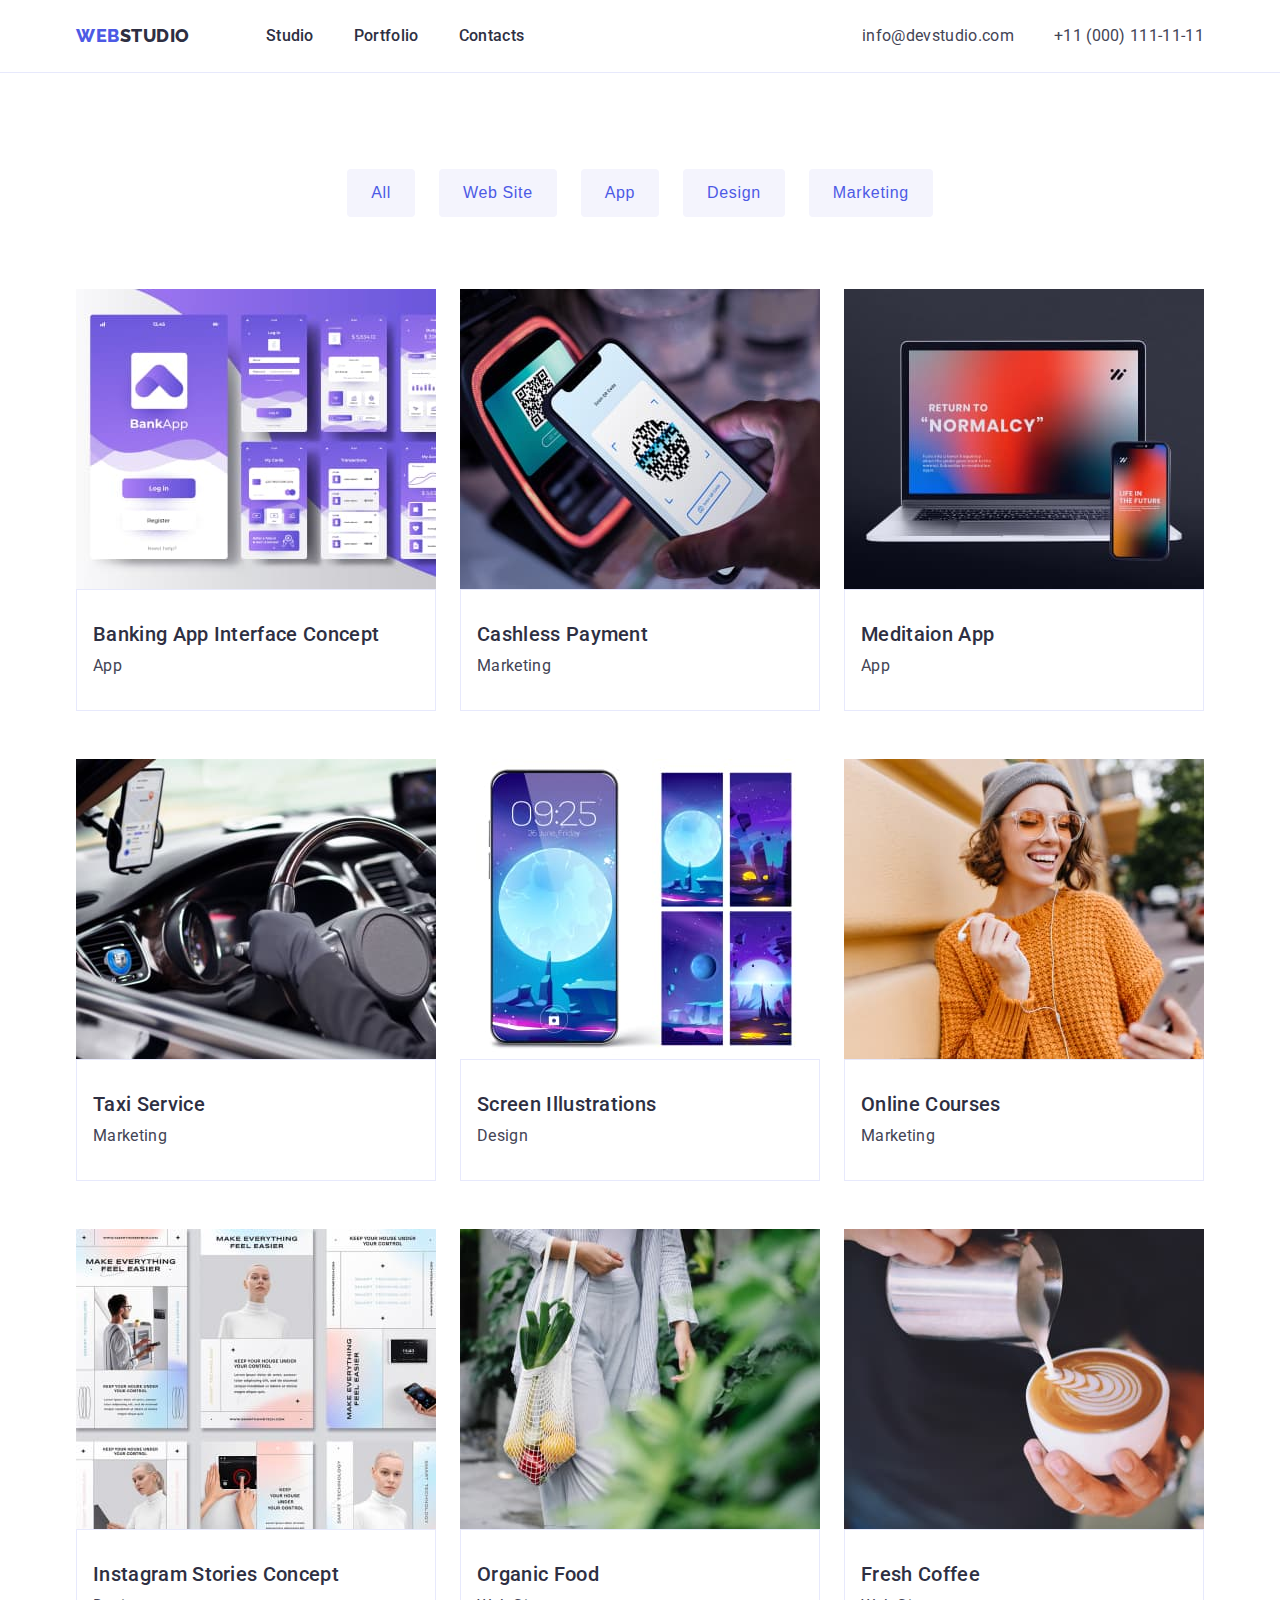
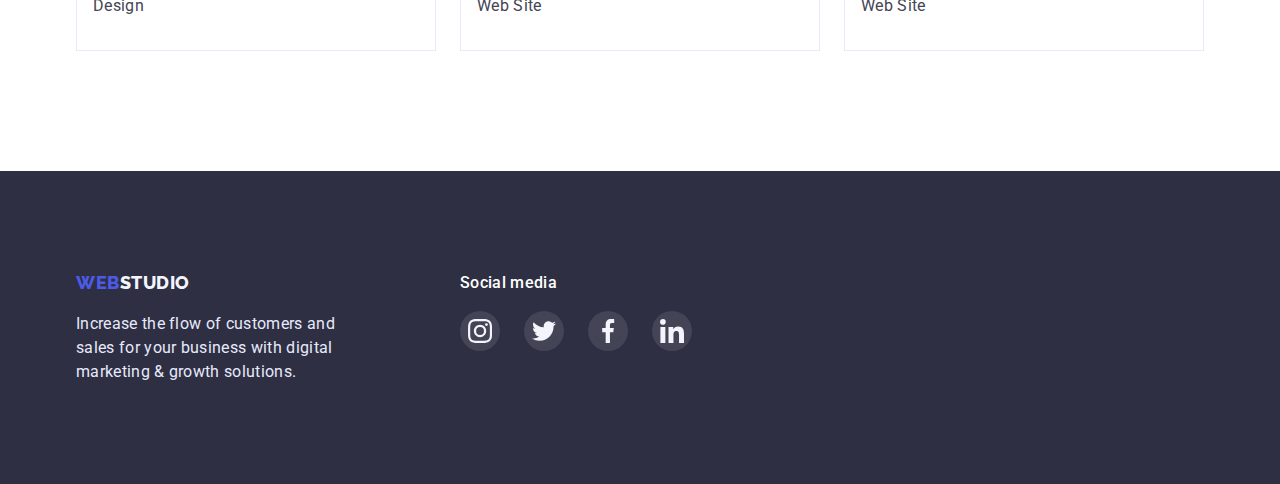
==== commit c5e1fa1f: "added edits" ====
--- a/portfolio.html
+++ b/portfolio.html
@@ -17,33 +17,35 @@
   </head>
   <body>
     <!-- Header -->
-    <header class="page-header container">
-      <nav class="nav-list">
-        <a class="logo link" href="./index.html"
-          >Web<span class="header-logo">Studio</span></a
-        >
-        <ul class="menu list">
-          <li><a class="nav-link link" href="./index.html">Studio</a></li>
-          <li>
-            <a class="nav-link link" href="./portfolio.html">Portfolio</a>
-          </li>
-          <li><a class="nav-link link" href="">Contacts</a></li>
-        </ul>
-      </nav>
-      <address>
-        <ul class="address-list list">
-          <li class="address-item">
-            <a class="address-link link" href="mailto:info@devstudio.com"
-              >info@devstudio.com</a
-            >
-          </li>
-          <li class="address-item">
-            <a class="address-link link" href="tel:+110001111111"
-              >+11 (000) 111-11-11</a
-            >
-          </li>
-        </ul>
-      </address>
+    <header class="page-header">
+      <div class="header-container container">
+        <nav class="nav-list">
+          <a class="logo link" href="./index.html"
+            >Web<span class="header-logo">Studio</span></a
+          >
+          <ul class="menu list">
+            <li><a class="nav-link link" href="./index.html">Studio</a></li>
+            <li>
+              <a class="nav-link link" href="./portfolio.html">Portfolio</a>
+            </li>
+            <li><a class="nav-link link" href="">Contacts</a></li>
+          </ul>
+        </nav>
+        <address>
+          <ul class="address-list list">
+            <li class="address-item">
+              <a class="address-link link" href="mailto:info@devstudio.com"
+                >info@devstudio.com</a
+              >
+            </li>
+            <li class="address-item">
+              <a class="address-link link" href="tel:+110001111111"
+                >+11 (000) 111-11-11</a
+              >
+            </li>
+          </ul>
+        </address>
+      </div>
     </header>
     <main>
       <section class="portfolio-section">
--- a/css/styles.css
+++ b/css/styles.css
@@ -31,6 +31,8 @@
 
 .list {
   list-style: none;
+  max-width: 100%;
+  height: auto;
 }
 
 img {
@@ -108,12 +110,16 @@
 
 /* Header */
 .page-header {
+  border-bottom: 1px solid var(--color-accent);
+}
+
+.header-container {
   display: flex;
   justify-content: space-between;
   padding-top: 24px;
   padding-bottom: 24px;
-  border-bottom: 1px solid var(--color-accent);
-}
+}
+
 
 .header-logo {
   color: var(--color-dark);
@@ -160,10 +166,9 @@
   text-align: center;
   background-image: linear-gradient(rgba(46, 47, 66, 0.7), rgba(46, 47, 66, 0.7)), url(../images/bg.jpg);
   background-repeat: no-repeat;
-  background-size: cover;
   background-position: center;
   background-color: var(--color-hero-background);
-
+  /* background-size: cover; */
 
   padding-top: 188px;
   padding-bottom: 188px;
@@ -241,6 +246,7 @@
   max-width: 360px;
   background: linear-gradient(0deg, rgba(77, 90, 229, 0.1), rgba(77, 90, 229, 0.1));
   border: 1px solid var(--color-accent);
+  flex-basis: calc((100% - 48px) / 3);
 }
 
 /* Team */
@@ -439,7 +445,6 @@
 }
 
 .portfolio-item {
-  max-width: 360px;
   flex-basis: calc(100%/3 - var(--card-gap) * 2);
 }
 
